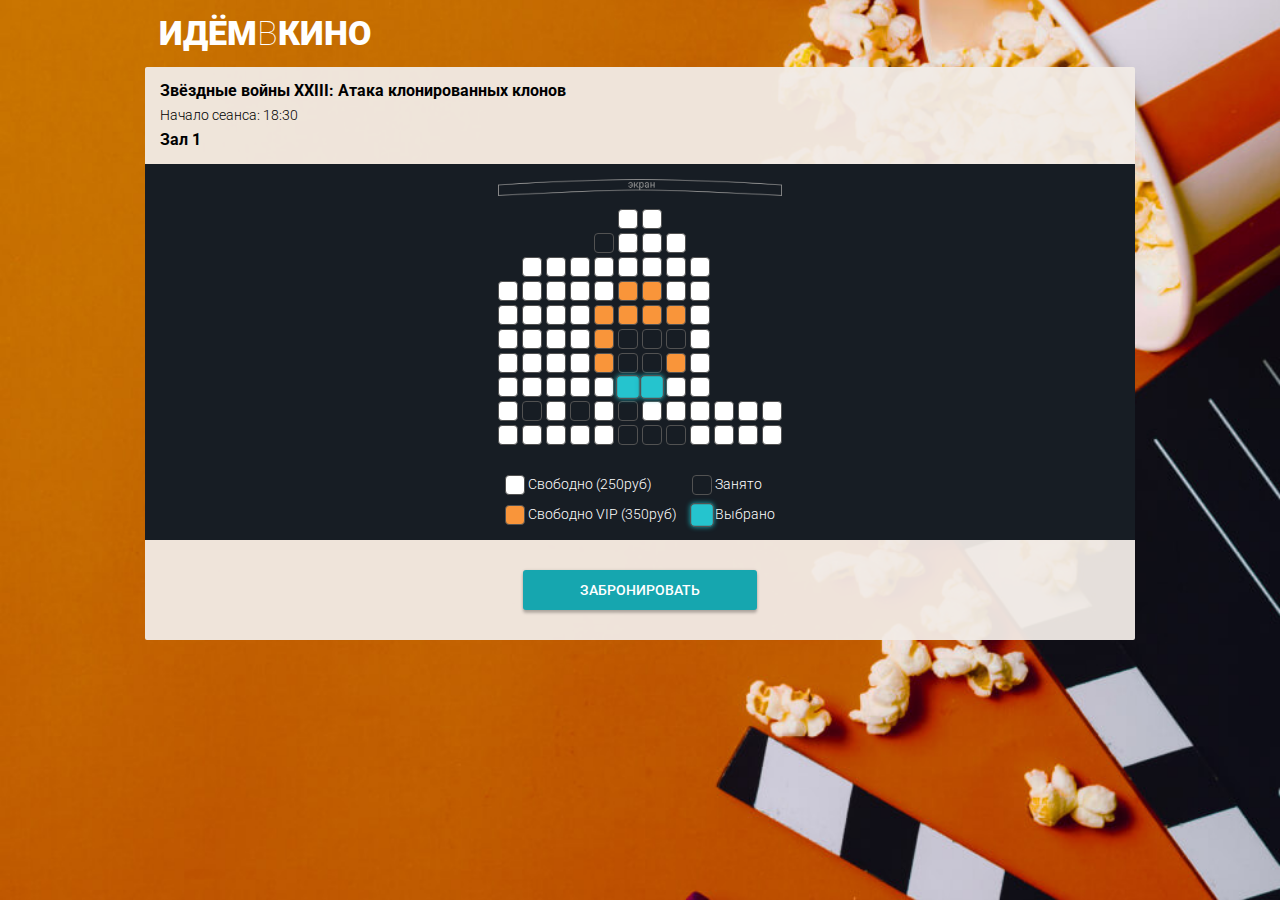
==== html/hall.html @ 8ec4cd4e "homepage calendar is done" ====
<!DOCTYPE html>
<html lang="ru">

<head>
  <meta charset="UTF-8">
  <meta name="viewport" content="width=device-width, initial-scale=1.0">
  <meta http-equiv="X-UA-Compatible" content="ie=edge">
  <title>ИдёмВКино</title>
  <script src="../js/hall.js" defer></script>
  <link rel="stylesheet" href="../css/normalize.css">
  <link rel="stylesheet" href="../css/styles.css">
  <link href="https://fonts.googleapis.com/css?family=Roboto:100,300,400,500,700,900&amp;subset=cyrillic,cyrillic-ext,latin-ext" rel="stylesheet">
</head>

<body>
  <header class="page-header">
    <h1 class="page-header__title">Идём<span>в</span>кино</h1>
  </header>

  <main>
    <section class="buying">
      <div class="buying__info">
        <div class="buying__info-description">
          <h2 class="buying__info-title">Звёздные войны XXIII: Атака клонированных клонов</h2>
          <p class="buying__info-start">Начало сеанса: 18:30</p>
          <p class="buying__info-hall">Зал 1</p>
        </div>
        <div class="buying__info-hint">
          <p>Тапните дважды,<br>чтобы увеличить</p>
        </div>
      </div>
      <div class="conf-step">
        <div class="conf-step__wrapper">
          <div class="conf-step__row">
            <span class="conf-step__chair conf-step__chair_disabled"></span><span class="conf-step__chair conf-step__chair_disabled"></span>
            <span class="conf-step__chair conf-step__chair_disabled"></span><span class="conf-step__chair conf-step__chair_disabled"></span>
              <span class="conf-step__chair conf-step__chair_disabled"></span><span class="conf-step__chair conf-step__chair_standard"></span>
              <span class="conf-step__chair conf-step__chair_standard"></span><span class="conf-step__chair conf-step__chair_disabled"></span>
              <span class="conf-step__chair conf-step__chair_disabled"></span><span class="conf-step__chair conf-step__chair_disabled"></span>
            <span class="conf-step__chair conf-step__chair_disabled"></span><span class="conf-step__chair conf-step__chair_disabled"></span>
            </div>

            <div class="conf-step__row">
              <span class="conf-step__chair conf-step__chair_disabled"></span><span class="conf-step__chair conf-step__chair_disabled"></span>
              <span class="conf-step__chair conf-step__chair_disabled"></span><span class="conf-step__chair conf-step__chair_disabled"></span>
              <span class="conf-step__chair conf-step__chair_taken"></span><span class="conf-step__chair conf-step__chair_standard"></span>
              <span class="conf-step__chair conf-step__chair_standard"></span><span class="conf-step__chair conf-step__chair_standard"></span>
              <span class="conf-step__chair conf-step__chair_disabled"></span><span class="conf-step__chair conf-step__chair_disabled"></span>
              <span class="conf-step__chair conf-step__chair_disabled"></span><span class="conf-step__chair conf-step__chair_disabled"></span>
            </div>

            <div class="conf-step__row">
              <span class="conf-step__chair conf-step__chair_disabled"></span><span class="conf-step__chair conf-step__chair_standard"></span>
              <span class="conf-step__chair conf-step__chair_standard"></span><span class="conf-step__chair conf-step__chair_standard"></span>
              <span class="conf-step__chair conf-step__chair_standard"></span><span class="conf-step__chair conf-step__chair_standard"></span>
              <span class="conf-step__chair conf-step__chair_standard"></span><span class="conf-step__chair conf-step__chair_standard"></span>
              <span class="conf-step__chair conf-step__chair_standard"></span><span class="conf-step__chair conf-step__chair_disabled"></span>
              <span class="conf-step__chair conf-step__chair_disabled"></span><span class="conf-step__chair conf-step__chair_disabled"></span>
            </div>

            <div class="conf-step__row">
              <span class="conf-step__chair conf-step__chair_standard"></span><span class="conf-step__chair conf-step__chair_standard"></span>
              <span class="conf-step__chair conf-step__chair_standard"></span><span class="conf-step__chair conf-step__chair_standard"></span>
              <span class="conf-step__chair conf-step__chair_standard"></span><span class="conf-step__chair conf-step__chair_vip"></span>
              <span class="conf-step__chair conf-step__chair_vip"></span><span class="conf-step__chair conf-step__chair_standard"></span>
              <span class="conf-step__chair conf-step__chair_standard"></span><span class="conf-step__chair conf-step__chair_disabled"></span>
              <span class="conf-step__chair conf-step__chair_disabled"></span><span class="conf-step__chair conf-step__chair_disabled"></span>
            </div>

            <div class="conf-step__row">
              <span class="conf-step__chair conf-step__chair_standard"></span><span class="conf-step__chair conf-step__chair_standard"></span>
              <span class="conf-step__chair conf-step__chair_standard"></span><span class="conf-step__chair conf-step__chair_standard"></span>
              <span class="conf-step__chair conf-step__chair_vip"></span><span class="conf-step__chair conf-step__chair_vip"></span>
              <span class="conf-step__chair conf-step__chair_vip"></span><span class="conf-step__chair conf-step__chair_vip"></span>
              <span class="conf-step__chair conf-step__chair_standard"></span><span class="conf-step__chair conf-step__chair_disabled"></span>
              <span class="conf-step__chair conf-step__chair_disabled"></span><span class="conf-step__chair conf-step__chair_disabled"></span>
            </div>

            <div class="conf-step__row">
              <span class="conf-step__chair conf-step__chair_standard"></span><span class="conf-step__chair conf-step__chair_standard"></span>
              <span class="conf-step__chair conf-step__chair_standard"></span><span class="conf-step__chair conf-step__chair_standard"></span>
              <span class="conf-step__chair conf-step__chair_vip"></span><span class="conf-step__chair conf-step__chair_taken"></span>
              <span class="conf-step__chair conf-step__chair_taken"></span><span class="conf-step__chair conf-step__chair_taken"></span>
              <span class="conf-step__chair conf-step__chair_standard"></span><span class="conf-step__chair conf-step__chair_disabled"></span>
              <span class="conf-step__chair conf-step__chair_disabled"></span><span class="conf-step__chair conf-step__chair_disabled"></span>
            </div>

            <div class="conf-step__row">
              <span class="conf-step__chair conf-step__chair_standard"></span><span class="conf-step__chair conf-step__chair_standard"></span>
              <span class="conf-step__chair conf-step__chair_standard"></span><span class="conf-step__chair conf-step__chair_standard"></span>
              <span class="conf-step__chair conf-step__chair_vip"></span><span class="conf-step__chair conf-step__chair_taken"></span>
              <span class="conf-step__chair conf-step__chair_taken"></span><span class="conf-step__chair conf-step__chair_vip"></span>
              <span class="conf-step__chair conf-step__chair_standard"></span><span class="conf-step__chair conf-step__chair_disabled"></span>
              <span class="conf-step__chair conf-step__chair_disabled"></span><span class="conf-step__chair conf-step__chair_disabled"></span>
            </div>

            <div class="conf-step__row">
              <span class="conf-step__chair conf-step__chair_standard"></span><span class="conf-step__chair conf-step__chair_standard"></span>
              <span class="conf-step__chair conf-step__chair_standard"></span><span class="conf-step__chair conf-step__chair_standard"></span>
              <span class="conf-step__chair conf-step__chair_standard"></span><span class="conf-step__chair conf-step__chair_selected"></span>
              <span class="conf-step__chair conf-step__chair_selected"></span><span class="conf-step__chair conf-step__chair_standard"></span>
              <span class="conf-step__chair conf-step__chair_standard"></span><span class="conf-step__chair conf-step__chair_disabled"></span>
              <span class="conf-step__chair conf-step__chair_disabled"></span><span class="conf-step__chair conf-step__chair_disabled"></span>
            </div>

            <div class="conf-step__row">
              <span class="conf-step__chair conf-step__chair_standard"></span><span class="conf-step__chair conf-step__chair_taken"></span>
              <span class="conf-step__chair conf-step__chair_standard"></span><span class="conf-step__chair conf-step__chair_taken"></span>
              <span class="conf-step__chair conf-step__chair_standard"></span><span class="conf-step__chair conf-step__chair_taken"></span>
              <span class="conf-step__chair conf-step__chair_standard"></span><span class="conf-step__chair conf-step__chair_standard"></span>
              <span class="conf-step__chair conf-step__chair_standard"></span><span class="conf-step__chair conf-step__chair_standard"></span>
              <span class="conf-step__chair conf-step__chair_standard"></span><span class="conf-step__chair conf-step__chair_standard"></span>
            </div>

            <div class="conf-step__row">
              <span class="conf-step__chair conf-step__chair_standard"></span><span class="conf-step__chair conf-step__chair_standard"></span>
              <span class="conf-step__chair conf-step__chair_standard"></span><span class="conf-step__chair conf-step__chair_standard"></span>
              <span class="conf-step__chair conf-step__chair_standard"></span><span class="conf-step__chair conf-step__chair_taken"></span>
              <span class="conf-step__chair conf-step__chair_taken"></span><span class="conf-step__chair conf-step__chair_taken"></span>
              <span class="conf-step__chair conf-step__chair_standard"></span><span class="conf-step__chair conf-step__chair_standard"></span>
              <span class="conf-step__chair conf-step__chair_standard"></span><span class="conf-step__chair conf-step__chair_standard"></span>
            </div>
        </div>
        <div class="conf-step__legend">
          <div class="col">
            <p class="conf-step__legend-price"><span class="conf-step__chair conf-step__chair_standard"></span> Свободно (<span class="conf-step__legend-value price-standard">250</span>руб)</p>
            <p class="conf-step__legend-price"><span class="conf-step__chair conf-step__chair_vip"></span> Свободно VIP (<span class="conf-step__legend-value price-vip">350</span>руб)</p>
          </div>
          <div class="col">
            <p class="conf-step__legend-price"><span class="conf-step__chair conf-step__chair_taken"></span> Занято</p>
            <p class="conf-step__legend-price"><span class="conf-step__chair conf-step__chair_selected"></span> Выбрано</p>
          </div>
        </div>
      </div>
      <button class="accepting-button"  onclick="location.href='payment.html'">Забронировать</button>
    </section>
  </main>
  <script src="../js/createRequest.js"></script>
</body>
</html>
---- css/styles.css ----
@charset "UTF-8";
* {
  margin: 0;
  padding: 0;
  box-sizing: border-box;
}

html {
  font-family: "Roboto", sans-serif;
  font-size: 62.5%;
}

body {
  background-image: url("../img/background.jpg");
  background-size: cover;
  background-attachment: fixed;
  background-position: right;
}

.page-header {
  padding: 1.4rem;
}

.page-header__title {
  margin: 0;
  font-weight: 900;
  font-size: 3.4rem;
  color: #FFFFFF;
  text-transform: uppercase;
}
.page-header__title span {
  font-weight: 100;
}

/* ~~~~~~~~~~~~ Главная ~~~~~~~~~~~~ */
.page-nav {
  position: sticky;
  top: 2px;
  padding-bottom: 1rem;
  display: flex;
  flex-wrap: nowrap;
  align-items: stretch;
  color: #000000;
  z-index: 10;
  overflow-x: clip;
}
.page-nav .page-nav__day {
  flex-basis: 12.5%;
  font-size: 1.2rem;
  padding: 1rem;
  background: rgba(255, 255, 255, 0.9);
  box-shadow: 0px 2px 2px rgba(0, 0, 0, 0.24), 0px 0px 2px rgba(0, 0, 0, 0.12);
  border-radius: 2px;
  text-decoration: none;
  color: #000000;
}
.page-nav .page-nav__day:hover:not(.page-nav__day_chosen) {
  background: rgba(245, 245, 245, 0.9);
}
.page-nav .page-nav__day + .page-nav__day {
  margin-left: 1px;
}
.page-nav .page-nav__day .page-nav__day-week::after {
  content: ",";
}
.page-nav .page-nav__day .page-nav__day-number::before {
  content: " ";
}
.page-nav .page-nav__day .page-nav__day-week, .page-nav .page-nav__day .page-nav__day-number {
  display: block;
}
.page-nav .page-nav__day_chosen {
  flex-grow: 1;
  background-color: #FFFFFF;
  font-weight: 700;
  transform: scale(1.1);
}
.page-nav .page-nav__day_weekend {
  color: #DE2121;
}
.page-nav .page-nav__day_next {
  text-align: center;
}
.page-nav .page-nav__day_next::before {
  content: ">";
  font-family: monospace;
  font-weight: 700;
  font-size: 2.4rem;
}
.page-nav .page-nav__day_today .page-nav__day-week::before {
  content: "Сегодня";
  display: block;
}
.page-nav .page-nav__day_today .page-nav__day-week, .page-nav .page-nav__day_today .page-nav__day-number {
  display: inline;
}

.movie {
  position: relative;
  padding: 1.5rem;
  margin-top: 3rem;
  background: rgba(241, 235, 230, 0.95);
  color: #000000;
}
.movie .movie__info {
  display: flex;
}
.movie .movie__poster {
  position: relative;
  width: 12.5rem;
  height: 17.5rem;
  /*    left: 1.5rem;
      top: -1.5rem;*/
}
.movie .movie__poster .movie__poster-image {
  position: relative;
  top: -3rem;
  width: 12.5rem;
  height: 17.5rem;
}
.movie .movie__poster::after {
  content: "";
  display: block;
  position: absolute;
  right: -0.7rem;
  top: -3rem;
  border: 1.5rem solid transparent;
  border-bottom: 0 solid transparent;
  border-right: 0 solid transparent;
  border-left: 0.7rem solid rgb(119, 39, 32);
}
.movie .movie__description {
  flex-grow: 1;
  padding-left: 1.5rem;
}
.movie .movie__title {
  font-weight: 700;
  font-size: 1.6rem;
}
.movie .movie__synopsis {
  font-size: 1.4rem;
  margin-top: 1rem;
}
.movie .movie__data {
  font-size: 1.4rem;
  font-weight: 300;
  margin-top: 1rem;
}
.movie .movie-seances__hall + .movie-seances__hall {
  margin-top: 2rem;
}
.movie .movie-seances__hall .movie-seances__hall-title {
  font-weight: 700;
  font-size: 1.6rem;
}
.movie .movie-seances__hall .movie-seances__list {
  margin-top: 0.7rem;
  font-size: 0;
}
.movie .movie-seances__hall .movie-seances__time-block {
  display: inline-block;
  margin-bottom: 4px;
}
.movie .movie-seances__hall .movie-seances__time-block:nth-last-of-type(n + 1) {
  margin-right: 4px;
}
.movie .movie-seances__hall .movie-seances__time {
  display: block;
  padding: 8px;
  box-shadow: 0px 2px 2px rgba(0, 0, 0, 0.24), 0px 0px 2px rgba(0, 0, 0, 0.12);
  border-radius: 2px;
  background-color: #FFFFFF;
  color: #000000;
  text-decoration: none;
  font-size: 1.5rem;
}
.movie .movie-seances__hall .movie-seances__time:hover {
  background-color: #e7e7e7;
}
.movie .movie-seances__hall .movie-seances__time:active {
  position: relative;
  top: 1px;
  box-shadow: 0px 1px 1px rgba(0, 0, 0, 0.24), inset 1px 1px 1px rgba(0, 0, 0, 0.12);
}

/* ~~~~~~~~~~~~ Кинозал ~~~~~~~~~~~~ */
.accepting-button {
  display: block;
  margin: 3rem auto 0;
  box-shadow: 0px 3px 3px rgba(0, 0, 0, 0.24), 0px 0px 3px rgba(0, 0, 0, 0.12);
  border-radius: 3px;
  border: none;
  padding: 12px 57px;
  text-transform: uppercase;
  font-weight: 500;
  font-size: 1.4rem;
  background-color: #16A6AF;
  color: #FFFFFF;
}
.accepting-button:hover {
  background-color: #14959b;
}
.accepting-button:active {
  position: relative;
  top: 2px;
  box-shadow: 0px 1px 1px rgba(0, 0, 0, 0.24), inset 2px 2px 2px rgba(0, 0, 0, 0.12);
}

.buying {
  background-color: rgba(241, 235, 230, 0.95);
  padding-bottom: 3rem;
}

.buying__info {
  display: flex;
  align-items: center;
  justify-content: space-between;
  padding: 1.5rem;
}
.buying__info .buying__info-description {
  padding-right: 1.5rem;
}
.buying__info .buying__info-title, .buying__info .buying__info-hall {
  font-size: 1.6rem;
  font-weight: 700;
}
.buying__info .buying__info-start {
  font-size: 1.4rem;
  font-weight: 300;
  margin: 0.7rem 0;
}
.buying__info .buying__info-hint {
  position: relative;
  font-weight: 300;
  font-size: 1.4rem;
  text-align: center;
}
.buying__info .buying__info-hint p {
  position: relative;
  width: 10rem;
}
.buying__info .buying__info-hint p::before {
  content: "";
  position: absolute;
  left: -1rem;
  top: calc(50% - 1.6rem);
  display: block;
  width: 2.4rem;
  height: 3.2rem;
  background-image: url(../img/hint.png);
  background-size: 2.4rem 3.2rem;
}

.conf-step {
  text-align: center;
  background-color: #171D24;
  padding: 1.5rem 3rem 1.5rem;
}

.conf-step__wrapper {
  font-size: 0;
  display: inline-block;
  background-image: url(../img/screen.png);
  background-position: top;
  background-repeat: no-repeat;
  background-size: 100%;
  padding-top: 3rem;
}
.conf-step__wrapper::before {
  content: "";
}

.conf-step__row + .conf-step__row {
  margin-top: 4px;
}

.conf-step__chair {
  display: inline-block;
  vertical-align: middle;
  width: 2rem;
  height: 2rem;
  border: 1px solid #525252;
  box-sizing: border-box;
  border-radius: 4px;
}
.conf-step__chair:not(:first-of-type) {
  margin-left: 4px;
}

.conf-step__chair_disabled {
  opacity: 0;
}

.conf-step__chair_standard {
  background-color: #FFFFFF;
}

.conf-step__chair_vip {
  background-color: #F9953A;
}

.conf-step__chair_taken {
  background-color: transparent;
}

.conf-step__chair_selected {
  background-color: #25C4CE;
  box-shadow: 0px 0px 4px #16A6AF;
  transform: scale(1.2);
}

.conf-step__legend {
  padding-top: 3rem;
  font-size: 1.4rem;
  font-weight: 300;
  color: #FFFFFF;
  display: flex;
  flex-wrap: nowrap;
  text-align: left;
}
.conf-step__legend .col {
  max-width: 25rem;
}
.conf-step__legend .col:first-of-type {
  padding-right: 1.5rem;
  margin-left: auto;
}
.conf-step__legend .col:last-of-type {
  margin-right: auto;
}
.conf-step__legend .conf-step__legend-price + .conf-step__legend-price {
  margin-top: 1rem;
}

/* ~~~~~~~~~~~~ Билет ~~~~~~~~~~~~ */
.ticket__check, .ticket__info-wrapper {
  padding-left: 1.5rem;
  padding-right: 1.5rem;
  background-color: rgba(241, 235, 230, 0.95);
}

.ticket__check {
  position: relative;
  padding-top: 2.5rem;
  padding-bottom: 2.5rem;
}
.ticket__check::before {
  content: "";
  display: block;
  position: absolute;
  top: -3px;
  left: 0;
  right: 0;
  height: 3px;
  background-image: url(../img/border-top.png);
  background-size: 10px 3px;
}
.ticket__check::after {
  content: "";
  display: block;
  position: absolute;
  bottom: -3px;
  left: 0;
  right: 0;
  height: 3px;
  background-image: url(../img/border-bottom.png);
  background-size: 10px 3px;
}

.ticket__info-wrapper {
  position: relative;
  margin-top: 6px;
  padding-top: 2rem;
  padding-bottom: 3rem;
}
.ticket__info-wrapper::before {
  content: "";
  display: block;
  position: absolute;
  top: -3px;
  left: 0;
  right: 0;
  height: 3px;
  background-image: url(../img/border-top.png);
  background-size: 10px 3px;
}
.ticket__info-wrapper::after {
  content: "";
  display: block;
  position: absolute;
  bottom: -3px;
  left: 0;
  right: 0;
  height: 3px;
  background-image: url(../img/border-bottom.png);
  background-size: 10px 3px;
}

.ticket__check-title {
  font-weight: 700;
  font-size: 2.2rem;
  text-transform: uppercase;
  color: #C76F00;
}

.ticket__info {
  font-size: 1.6rem;
  color: #000000;
}
.ticket__info + .ticket__info {
  margin-top: 1rem;
}

.ticket__details {
  font-weight: 700;
}

.ticket__hint {
  font-weight: 300;
  font-size: 1.4rem;
  margin-top: 3rem;
}
.ticket__hint + .ticket__hint {
  margin-top: 1rem;
}

.ticket__info-qr {
  display: block;
  margin: 3rem auto 0;
  width: 20rem;
  height: 20rem;
}

@media screen and (max-width: 478px) {
  .movie__info {
    flex-direction: column;
    margin-bottom: 2rem;
  }
}
@media screen and (min-width: 479px) {
  .page-nav .page-nav__day {
    padding: 1rem 2rem;
  }
}
@media screen and (min-width: 990px) {
  .page-header, nav, main {
    width: 990px;
    margin: auto;
  }
  .movie, .buying {
    border-radius: 2px;
  }
  .buying__info-hint {
    display: none;
  }
}
/*================================================================*/
.movie .movie-seances__hall .accepting-button-disabled {
  background-color: #888888;
  pointer-events: none;
}

.accepting-button:disabled {
  background-color: #888888;
  pointer-events: none;
}

/*# sourceMappingURL=styles.css.map */
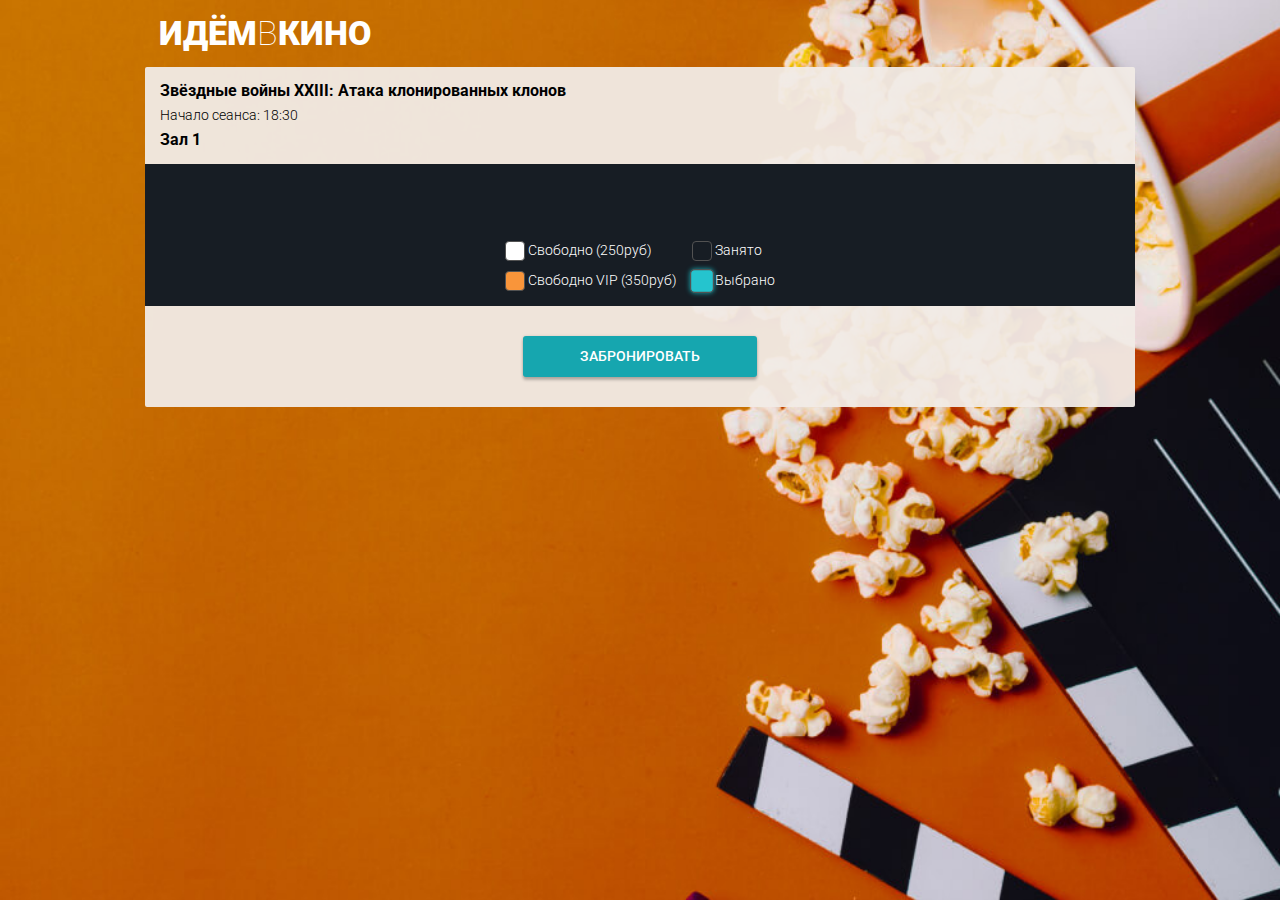
==== commit fbbf7305: "html example content removed" ====
--- a/html/hall.html
+++ b/html/hall.html
@@ -6,7 +6,7 @@
   <meta name="viewport" content="width=device-width, initial-scale=1.0">
   <meta http-equiv="X-UA-Compatible" content="ie=edge">
   <title>ИдёмВКино</title>
-  <script src="../js/hall.js" defer></script>
+  <script type="module" src="../js/hall.js"></script>
   <link rel="stylesheet" href="../css/normalize.css">
   <link rel="stylesheet" href="../css/styles.css">
   <link href="https://fonts.googleapis.com/css?family=Roboto:100,300,400,500,700,900&amp;subset=cyrillic,cyrillic-ext,latin-ext" rel="stylesheet">
@@ -31,99 +31,11 @@
       </div>
       <div class="conf-step">
         <div class="conf-step__wrapper">
-          <div class="conf-step__row">
-            <span class="conf-step__chair conf-step__chair_disabled"></span><span class="conf-step__chair conf-step__chair_disabled"></span>
-            <span class="conf-step__chair conf-step__chair_disabled"></span><span class="conf-step__chair conf-step__chair_disabled"></span>
-              <span class="conf-step__chair conf-step__chair_disabled"></span><span class="conf-step__chair conf-step__chair_standard"></span>
-              <span class="conf-step__chair conf-step__chair_standard"></span><span class="conf-step__chair conf-step__chair_disabled"></span>
-              <span class="conf-step__chair conf-step__chair_disabled"></span><span class="conf-step__chair conf-step__chair_disabled"></span>
-            <span class="conf-step__chair conf-step__chair_disabled"></span><span class="conf-step__chair conf-step__chair_disabled"></span>
-            </div>
 
-            <div class="conf-step__row">
-              <span class="conf-step__chair conf-step__chair_disabled"></span><span class="conf-step__chair conf-step__chair_disabled"></span>
-              <span class="conf-step__chair conf-step__chair_disabled"></span><span class="conf-step__chair conf-step__chair_disabled"></span>
-              <span class="conf-step__chair conf-step__chair_taken"></span><span class="conf-step__chair conf-step__chair_standard"></span>
-              <span class="conf-step__chair conf-step__chair_standard"></span><span class="conf-step__chair conf-step__chair_standard"></span>
-              <span class="conf-step__chair conf-step__chair_disabled"></span><span class="conf-step__chair conf-step__chair_disabled"></span>
-              <span class="conf-step__chair conf-step__chair_disabled"></span><span class="conf-step__chair conf-step__chair_disabled"></span>
-            </div>
-
-            <div class="conf-step__row">
-              <span class="conf-step__chair conf-step__chair_disabled"></span><span class="conf-step__chair conf-step__chair_standard"></span>
-              <span class="conf-step__chair conf-step__chair_standard"></span><span class="conf-step__chair conf-step__chair_standard"></span>
-              <span class="conf-step__chair conf-step__chair_standard"></span><span class="conf-step__chair conf-step__chair_standard"></span>
-              <span class="conf-step__chair conf-step__chair_standard"></span><span class="conf-step__chair conf-step__chair_standard"></span>
-              <span class="conf-step__chair conf-step__chair_standard"></span><span class="conf-step__chair conf-step__chair_disabled"></span>
-              <span class="conf-step__chair conf-step__chair_disabled"></span><span class="conf-step__chair conf-step__chair_disabled"></span>
-            </div>
-
-            <div class="conf-step__row">
-              <span class="conf-step__chair conf-step__chair_standard"></span><span class="conf-step__chair conf-step__chair_standard"></span>
-              <span class="conf-step__chair conf-step__chair_standard"></span><span class="conf-step__chair conf-step__chair_standard"></span>
-              <span class="conf-step__chair conf-step__chair_standard"></span><span class="conf-step__chair conf-step__chair_vip"></span>
-              <span class="conf-step__chair conf-step__chair_vip"></span><span class="conf-step__chair conf-step__chair_standard"></span>
-              <span class="conf-step__chair conf-step__chair_standard"></span><span class="conf-step__chair conf-step__chair_disabled"></span>
-              <span class="conf-step__chair conf-step__chair_disabled"></span><span class="conf-step__chair conf-step__chair_disabled"></span>
-            </div>
-
-            <div class="conf-step__row">
-              <span class="conf-step__chair conf-step__chair_standard"></span><span class="conf-step__chair conf-step__chair_standard"></span>
-              <span class="conf-step__chair conf-step__chair_standard"></span><span class="conf-step__chair conf-step__chair_standard"></span>
-              <span class="conf-step__chair conf-step__chair_vip"></span><span class="conf-step__chair conf-step__chair_vip"></span>
-              <span class="conf-step__chair conf-step__chair_vip"></span><span class="conf-step__chair conf-step__chair_vip"></span>
-              <span class="conf-step__chair conf-step__chair_standard"></span><span class="conf-step__chair conf-step__chair_disabled"></span>
-              <span class="conf-step__chair conf-step__chair_disabled"></span><span class="conf-step__chair conf-step__chair_disabled"></span>
-            </div>
-
-            <div class="conf-step__row">
-              <span class="conf-step__chair conf-step__chair_standard"></span><span class="conf-step__chair conf-step__chair_standard"></span>
-              <span class="conf-step__chair conf-step__chair_standard"></span><span class="conf-step__chair conf-step__chair_standard"></span>
-              <span class="conf-step__chair conf-step__chair_vip"></span><span class="conf-step__chair conf-step__chair_taken"></span>
-              <span class="conf-step__chair conf-step__chair_taken"></span><span class="conf-step__chair conf-step__chair_taken"></span>
-              <span class="conf-step__chair conf-step__chair_standard"></span><span class="conf-step__chair conf-step__chair_disabled"></span>
-              <span class="conf-step__chair conf-step__chair_disabled"></span><span class="conf-step__chair conf-step__chair_disabled"></span>
-            </div>
-
-            <div class="conf-step__row">
-              <span class="conf-step__chair conf-step__chair_standard"></span><span class="conf-step__chair conf-step__chair_standard"></span>
-              <span class="conf-step__chair conf-step__chair_standard"></span><span class="conf-step__chair conf-step__chair_standard"></span>
-              <span class="conf-step__chair conf-step__chair_vip"></span><span class="conf-step__chair conf-step__chair_taken"></span>
-              <span class="conf-step__chair conf-step__chair_taken"></span><span class="conf-step__chair conf-step__chair_vip"></span>
-              <span class="conf-step__chair conf-step__chair_standard"></span><span class="conf-step__chair conf-step__chair_disabled"></span>
-              <span class="conf-step__chair conf-step__chair_disabled"></span><span class="conf-step__chair conf-step__chair_disabled"></span>
-            </div>
-
-            <div class="conf-step__row">
-              <span class="conf-step__chair conf-step__chair_standard"></span><span class="conf-step__chair conf-step__chair_standard"></span>
-              <span class="conf-step__chair conf-step__chair_standard"></span><span class="conf-step__chair conf-step__chair_standard"></span>
-              <span class="conf-step__chair conf-step__chair_standard"></span><span class="conf-step__chair conf-step__chair_selected"></span>
-              <span class="conf-step__chair conf-step__chair_selected"></span><span class="conf-step__chair conf-step__chair_standard"></span>
-              <span class="conf-step__chair conf-step__chair_standard"></span><span class="conf-step__chair conf-step__chair_disabled"></span>
-              <span class="conf-step__chair conf-step__chair_disabled"></span><span class="conf-step__chair conf-step__chair_disabled"></span>
-            </div>
-
-            <div class="conf-step__row">
-              <span class="conf-step__chair conf-step__chair_standard"></span><span class="conf-step__chair conf-step__chair_taken"></span>
-              <span class="conf-step__chair conf-step__chair_standard"></span><span class="conf-step__chair conf-step__chair_taken"></span>
-              <span class="conf-step__chair conf-step__chair_standard"></span><span class="conf-step__chair conf-step__chair_taken"></span>
-              <span class="conf-step__chair conf-step__chair_standard"></span><span class="conf-step__chair conf-step__chair_standard"></span>
-              <span class="conf-step__chair conf-step__chair_standard"></span><span class="conf-step__chair conf-step__chair_standard"></span>
-              <span class="conf-step__chair conf-step__chair_standard"></span><span class="conf-step__chair conf-step__chair_standard"></span>
-            </div>
-
-            <div class="conf-step__row">
-              <span class="conf-step__chair conf-step__chair_standard"></span><span class="conf-step__chair conf-step__chair_standard"></span>
-              <span class="conf-step__chair conf-step__chair_standard"></span><span class="conf-step__chair conf-step__chair_standard"></span>
-              <span class="conf-step__chair conf-step__chair_standard"></span><span class="conf-step__chair conf-step__chair_taken"></span>
-              <span class="conf-step__chair conf-step__chair_taken"></span><span class="conf-step__chair conf-step__chair_taken"></span>
-              <span class="conf-step__chair conf-step__chair_standard"></span><span class="conf-step__chair conf-step__chair_standard"></span>
-              <span class="conf-step__chair conf-step__chair_standard"></span><span class="conf-step__chair conf-step__chair_standard"></span>
-            </div>
         </div>
         <div class="conf-step__legend">
           <div class="col">
-            <p class="conf-step__legend-price"><span class="conf-step__chair conf-step__chair_standard"></span> Свободно (<span class="conf-step__legend-value price-standard">250</span>руб)</p>
+            <p class="conf-step__legend-price"><span class="conf-step__chair conf-step__chair_standart"></span> Свободно (<span class="conf-step__legend-value price-standart">250</span>руб)</p>
             <p class="conf-step__legend-price"><span class="conf-step__chair conf-step__chair_vip"></span> Свободно VIP (<span class="conf-step__legend-value price-vip">350</span>руб)</p>
           </div>
           <div class="col">
@@ -132,9 +44,8 @@
           </div>
         </div>
       </div>
-      <button class="accepting-button"  onclick="location.href='payment.html'">Забронировать</button>
+      <button class="accepting-button" onclick="location.href='payment.html'">Забронировать</button>
     </section>
   </main>
-  <script src="../js/createRequest.js"></script>
 </body>
 </html>
--- a/css/styles.css
+++ b/css/styles.css
@@ -53,6 +53,7 @@
   border-radius: 2px;
   text-decoration: none;
   color: #000000;
+  transition: 0.2s all ease-in-out;
 }
 .page-nav .page-nav__day:hover:not(.page-nav__day_chosen) {
   background: rgba(245, 245, 245, 0.9);
@@ -74,6 +75,7 @@
   background-color: #FFFFFF;
   font-weight: 700;
   transform: scale(1.1);
+  transition: 0.2s all ease-in-out;
 }
 .page-nav .page-nav__day_weekend {
   color: #DE2121;
@@ -269,6 +271,13 @@
 .conf-step__wrapper::before {
   content: "";
 }
+.conf-step__wrapper .conf-step__chair:hover:not(.conf-step__chair_taken):not(.conf-step__chair_disabled) {
+  opacity: 0.9;
+}
+
+.conf-step__row {
+  display: flex;
+}
 
 .conf-step__row + .conf-step__row {
   margin-top: 4px;
@@ -291,7 +300,7 @@
   opacity: 0;
 }
 
-.conf-step__chair_standard {
+.conf-step__chair_standart {
   background-color: #FFFFFF;
 }
 
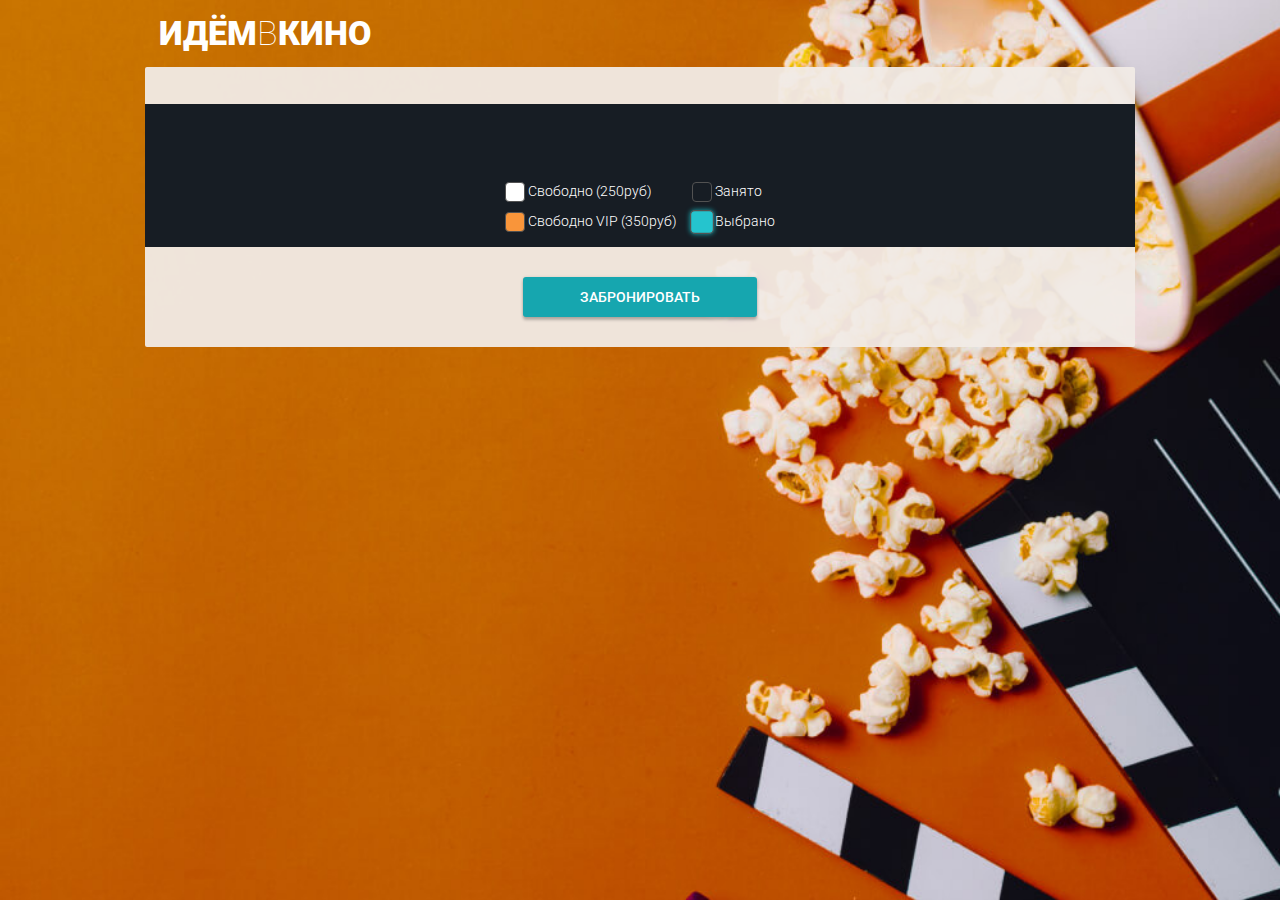
==== commit 1fdac482: "final losk" ====
--- a/html/hall.html
+++ b/html/hall.html
@@ -21,9 +21,9 @@
     <section class="buying">
       <div class="buying__info">
         <div class="buying__info-description">
-          <h2 class="buying__info-title">Звёздные войны XXIII: Атака клонированных клонов</h2>
-          <p class="buying__info-start">Начало сеанса: 18:30</p>
-          <p class="buying__info-hall">Зал 1</p>
+          <h2 class="buying__info-title"></h2>
+          <p class="buying__info-start"></p>
+          <p class="buying__info-hall"></p>
         </div>
         <div class="buying__info-hint">
           <p>Тапните дважды,<br>чтобы увеличить</p>
